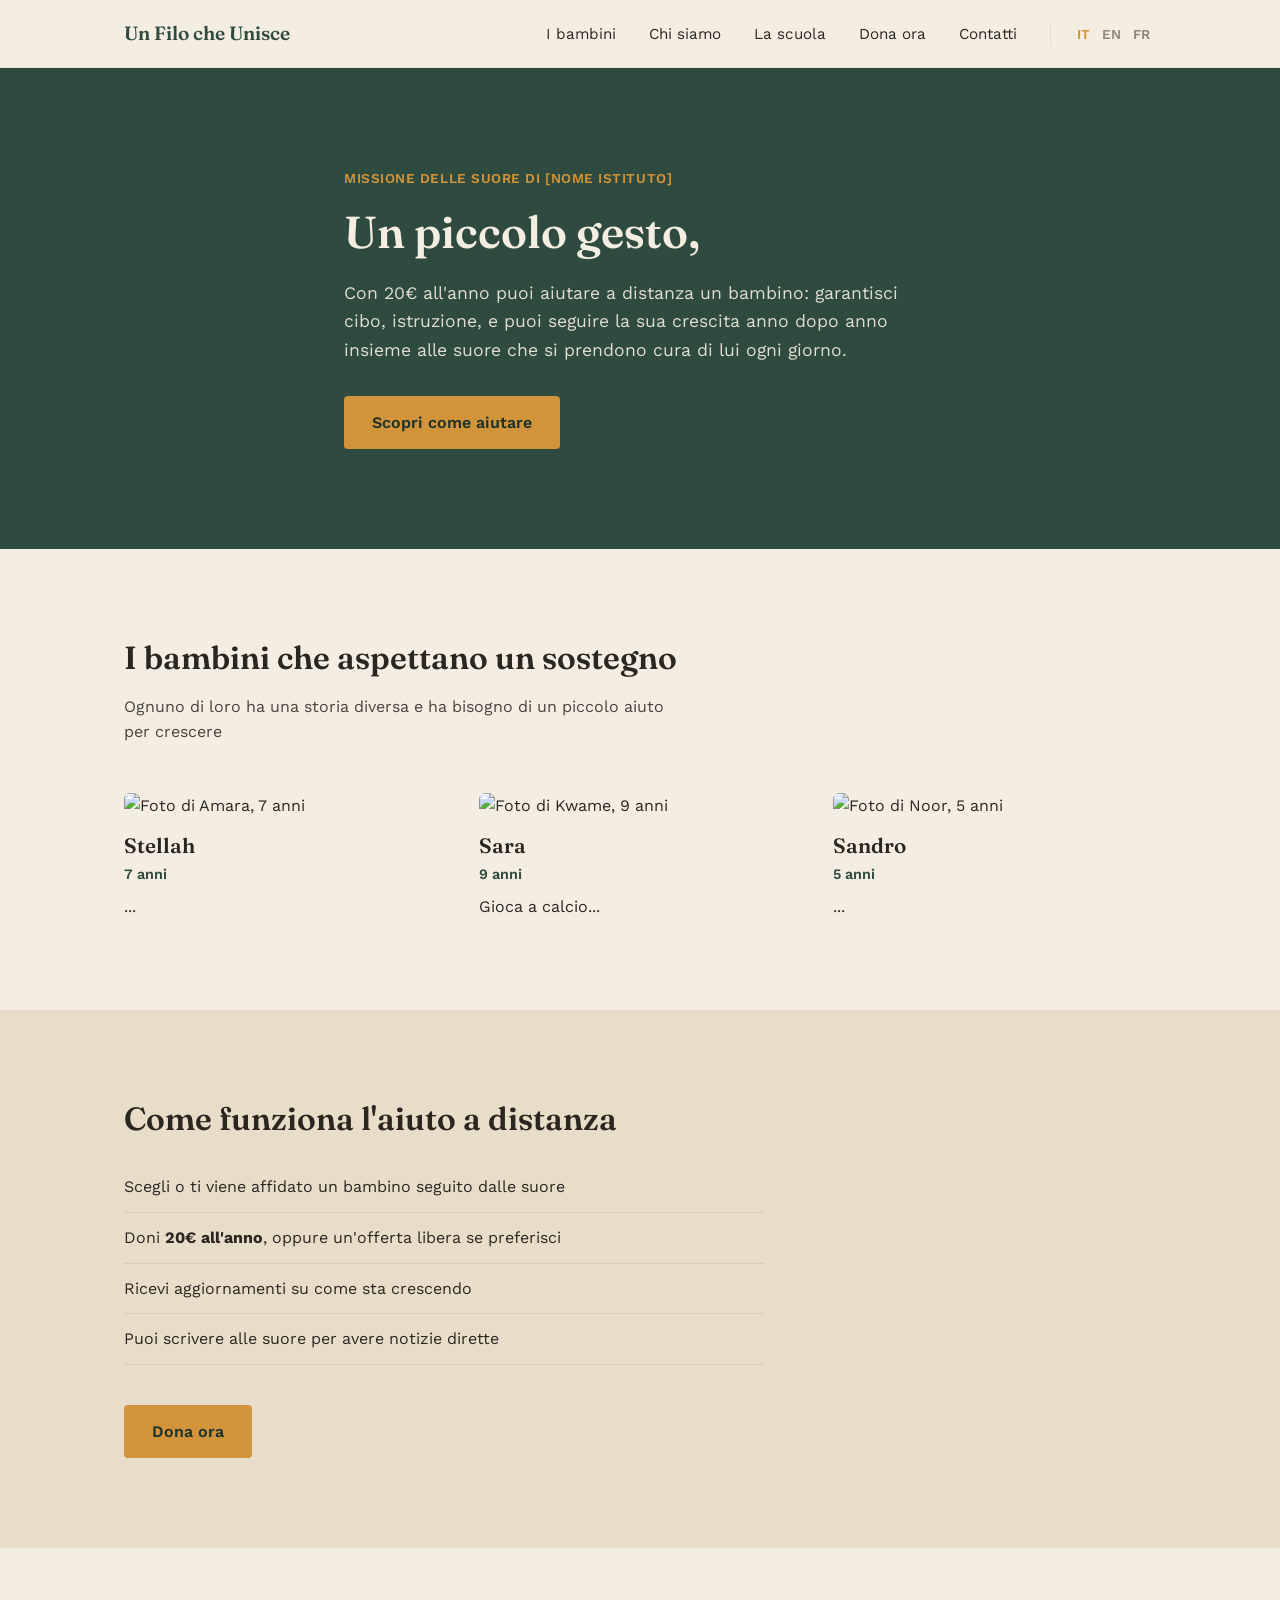
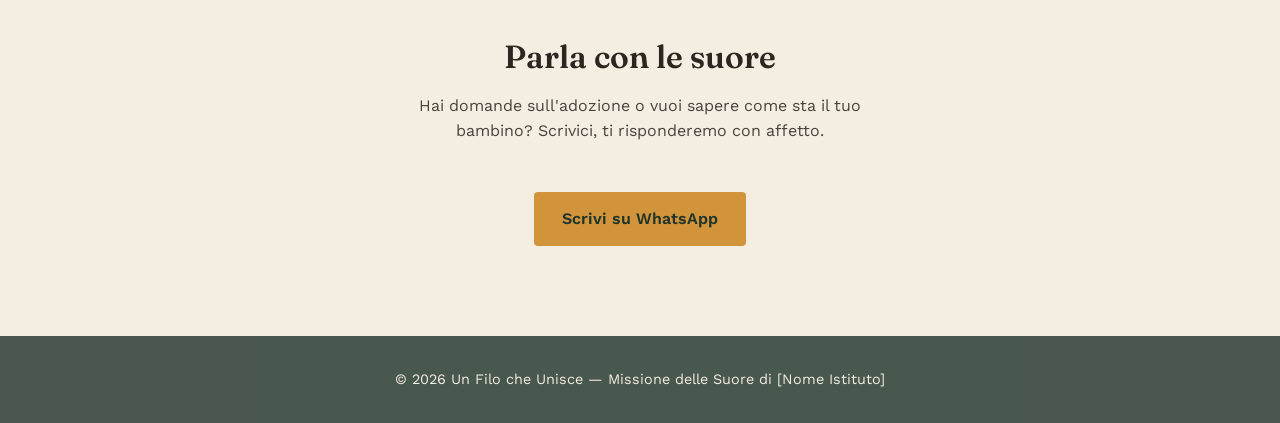
==== index.html @ 762dea33 "firsttry" ====
<!DOCTYPE html>
<html lang="it">
<head>
  <meta charset="UTF-8" />
  <meta name="viewport" content="width=device-width, initial-scale=1.0" />
  <title>Un Filo che Unisce — Adozione a Distanza</title>

  <link rel="stylesheet" href="style.css" />

  <link rel="preconnect" href="https://fonts.googleapis.com" />
  <link href="https://fonts.googleapis.com/css2?family=Fraunces:opsz,wght@9..144,400;9..144,600&family=Work+Sans:wght@400;500;600&display=swap" rel="stylesheet" />
</head>
<body>

  <header class="site-header">
    <div class="container header-inner">
      <a href="index.html" class="logo">Un Filo che Unisce</a>
      <nav>
        <a href="index.html#bambini" data-i18n="nav.bambini">I bambini</a>
        <a href="chi-siamo.html" data-i18n="nav.chiSiamo">Chi siamo</a>
        <a href="la-scuola.html" data-i18n="nav.scuola">La scuola</a>
        <a href="dona.html" data-i18n="nav.dona">Dona ora</a>
        <a href="index.html#contatti" data-i18n="nav.contatti">Contatti</a>
        <!-- Selettore lingua: ogni bottone ha data-lang, letto da i18n.js -->
        <span class="lang-switch">
          <button class="lang-btn" data-lang="it">IT</button>
          <button class="lang-btn" data-lang="en">EN</button>
          <button class="lang-btn" data-lang="fr">FR</button>
        </span>
      </nav>
    </div>
  </header>

  <section class="hero">
    <div class="container hero-inner">
      <p class="eyebrow" data-i18n="index.eyebrow">Missione delle Suore di [Nome Istituto]</p>
      <h1 data-i18n="index.heroTitle">Un piccolo gesto,<br />una vita che cambia.</h1>
      <p class="hero-sub" data-i18n="index.heroSub">
        Con 20€ all'anno puoi aiutare a distanza un bambino: garantisci cibo,
        istruzione, e puoi seguire la sua crescita anno dopo anno
        insieme alle suore che si prendono cura di lui ogni giorno.
      </p>
      <a href="#adotta" class="btn-primary" data-i18n="index.heroBtn">Scopri come aiutare</a>
    </div>
  </section>

  <section id="bambini" class="section">
    <div class="container">
      <h2 data-i18n="index.bambiniTitle">I bambini che aspettano un sostegno</h2>
      <p class="section-intro" data-i18n="index.bambiniIntro">
        ognuno di loro ha una storia diversa e ha bisogno di un piccolo aiuto per crescere
      </p>

      <div class="children-grid">
        <article class="child-card">
          <img src="immagini/stellah.jpg" alt="Foto di Amara, 7 anni" />
          <h3>Stellah</h3>
          <p class="child-age">7 anni</p>
          <p>...</p>
        </article>

        <article class="child-card">
          <img src="https://placehold.co/300x300/2f4a3e/f4ede1?text=Foto" alt="Foto di Kwame, 9 anni" />
          <h3>Sara</h3>
          <p class="child-age">9 anni</p>
          <p>Gioca a calcio...</p>
        </article>

        <article class="child-card">
          <img src="https://placehold.co/300x300/2f4a3e/f4ede1?text=Foto" alt="Foto di Noor, 5 anni" />
          <h3>Sandro</h3>
          <p class="child-age">5 anni</p>
          <p>...</p>
        </article>
      </div>
    </div>
  </section>

  <section id="adotta" class="section section-alt">
    <div class="container">
      <h2 data-i18n="index.adottaTitle">Come funziona l'aiuto a distanza</h2>
      <ul class="adopt-list">
        <li data-i18n="index.adottaLi1">Scegli o ti viene affidato un bambino seguito dalle suore</li>
        <li data-i18n="index.adottaLi2">Doni <strong>20€ all'anno</strong>, oppure un'offerta libera se preferisci</li>
        <li data-i18n="index.adottaLi3">Ricevi aggiornamenti su come sta crescendo</li>
        <li data-i18n="index.adottaLi4">Puoi scrivere alle suore per avere notizie dirette</li>
      </ul>
      <a href="dona.html" class="btn-primary" data-i18n="index.donaBtn">Dona ora</a>
    </div>
  </section>

  <section id="contatti" class="section">
    <div class="container contact-inner">
      <h2 data-i18n="index.contattiTitle">Parla con le suore</h2>
      <p class="section-intro" data-i18n="index.contattiIntro">
        Hai domande sull'adozione o vuoi sapere come sta il tuo bambino?
        Scrivici, ti risponderemo con affetto.
      </p>
      <a href="#" class="btn-primary" data-i18n="index.whatsappBtn">Scrivi su WhatsApp</a>
    </div>
  </section>

  <footer class="site-footer">
    <div class="container">
      <p data-i18n="footer.text">&copy; 2026 Un Filo che Unisce — Missione delle Suore di [Nome Istituto]</p>
    </div>
  </footer>

  <!-- Il dizionario va incluso PRIMA dello script che lo usa -->
  <script src="translations.js"></script>
  <script src="i18n.js"></script>

</body>
</html>
---- style.css ----
/* ============================================================
   VARIABILI DI COLORE
   Definirle qui in cima permette di riusarle ovunque nel file
   e cambiare tutta la palette modificando solo queste righe.
   ============================================================ */
:root {
  --verde-bosco: #2f4a3e;
  --verde-scuro: #1f332a;
  --ocra: #d1943a;
  --carta: #f4ede1;
  --carta-scura: #e8ddc9;
  --testo: #2b2620;
}

/* ============================================================
   RESET DI BASE
   ============================================================ */
* {
  margin: 0;
  padding: 0;
  box-sizing: border-box;
}

body {
  font-family: 'Work Sans', sans-serif;
  color: var(--testo);
  background: var(--carta);
  line-height: 1.6;
}

h1, h2, h3 {
  font-family: 'Fraunces', serif;
  font-weight: 600;
  line-height: 1.2;
}

.container {
  max-width: 1080px;
  margin: 0 auto;
  padding: 0 24px;
}

/* ============================================================
   HEADER / NAVIGAZIONE (uguale su tutte le pagine)
   ============================================================ */
.site-header {
  background: var(--carta);
  border-bottom: 1px solid var(--carta-scura);
  position: sticky;
  top: 0;
  z-index: 10;
}

.header-inner {
  display: flex;
  justify-content: space-between;
  align-items: center;
  padding-top: 18px;
  padding-bottom: 18px;
}

.logo {
  font-family: 'Fraunces', serif;
  font-weight: 600;
  font-size: 1.2rem;
  color: var(--verde-bosco);
  text-decoration: none;
}

nav a {
  color: var(--testo);
  text-decoration: none;
  margin-left: 28px;
  font-size: 0.95rem;
}

nav a:hover {
  color: var(--ocra);
}

/* Selettore lingua: gruppo di 3 bottoni testuali nel menu.
   Il bottone della lingua attiva prende la classe "active" via JS. */
.lang-switch {
  display: inline-flex;
  margin-left: 28px;
  border-left: 1px solid var(--carta-scura);
  padding-left: 20px;
}

.lang-btn {
  background: none;
  border: none;
  font-family: 'Work Sans', sans-serif;
  font-size: 0.85rem;
  font-weight: 600;
  color: var(--testo);
  opacity: 0.5;
  cursor: pointer;
  padding: 4px 6px;
  transition: opacity 0.15s ease, color 0.15s ease;
}

.lang-btn:hover {
  opacity: 1;
}

.lang-btn.active {
  opacity: 1;
  color: var(--ocra);
}

/* ============================================================
   BOTTONI
   ============================================================ */
.btn-primary {
  display: inline-block;
  background: var(--ocra);
  color: var(--verde-scuro);
  font-weight: 600;
  padding: 14px 28px;
  border-radius: 4px;
  text-decoration: none;
  transition: transform 0.15s ease, background 0.15s ease;
}

.btn-primary:hover {
  background: #e0a750;
  transform: translateY(-2px);
}

.btn-secondary {
  display: inline-block;
  background: transparent;
  color: var(--verde-bosco);
  font-weight: 600;
  padding: 14px 28px;
  border-radius: 4px;
  border: 2px solid var(--verde-bosco);
  text-decoration: none;
  transition: background 0.15s ease, color 0.15s ease;
}

.btn-secondary:hover {
  background: var(--verde-bosco);
  color: var(--carta);
}

.btn-block {
  display: block;
  text-align: center;
  width: 100%;
}

.button-row {
  display: flex;
  gap: 16px;
  flex-wrap: wrap;
}

/* ============================================================
   HERO (prima sezione di ogni pagina)
   ============================================================ */
.hero {
  background: var(--verde-bosco);
  color: var(--carta);
  padding: 100px 0;
}

.hero-inner {
  max-width: 640px;
}

.eyebrow {
  color: var(--ocra);
  font-weight: 600;
  letter-spacing: 0.04em;
  text-transform: uppercase;
  font-size: 0.85rem;
  margin-bottom: 16px;
}

.hero h1 {
  font-size: 2.8rem;
  margin-bottom: 20px;
}

.hero-sub {
  font-size: 1.1rem;
  margin-bottom: 32px;
  opacity: 0.9;
}

/* ============================================================
   SEZIONI GENERICHE
   ============================================================ */
.section {
  padding: 90px 0;
}

.section-alt {
  background: var(--carta-scura);
}

.section h2 {
  font-size: 2rem;
  margin-bottom: 16px;
}

.section-intro {
  max-width: 560px;
  margin-bottom: 48px;
  opacity: 0.85;
}

.story-content {
  max-width: 640px;
}

.story-content p {
  margin-bottom: 20px;
}

.story-content h2 {
  margin-bottom: 20px;
}

/* ============================================================
   SCHEDE BAMBINI (homepage)
   ============================================================ */
.children-grid {
  display: grid;
  grid-template-columns: repeat(auto-fit, minmax(240px, 1fr));
  gap: 32px;
}

.child-card img {
  width: 100%;
  aspect-ratio: 1 / 1;
  object-fit: cover;
  border-radius: 6px;
  margin-bottom: 16px;
}

.child-card h3 {
  font-size: 1.3rem;
  margin-bottom: 4px;
}

.child-age {
  color: var(--verde-bosco);
  font-weight: 600;
  font-size: 0.9rem;
  margin-bottom: 8px;
}

/* ============================================================
   SEZIONE ADOTTA (homepage, solo panoramica)
   ============================================================ */
.adopt-list {
  list-style: none;
  margin-top: 24px;
  max-width: 640px;
  margin-bottom: 40px;
}

.adopt-list li {
  padding: 12px 0;
  border-bottom: 1px solid rgba(0,0,0,0.08);
}

/* ============================================================
   SCHEDE DI DONAZIONE (pagina dona.html)
   ============================================================ */
.donation-grid {
  display: grid;
  grid-template-columns: repeat(auto-fit, minmax(260px, 1fr));
  gap: 24px;
  align-items: stretch;
}

.donation-card {
  background: var(--carta);
  border: 1px solid var(--carta-scura);
  border-radius: 8px;
  padding: 32px;
  text-align: center;
  display: flex;
  flex-direction: column;
}

.donation-card-highlight {
  border: 2px solid var(--ocra);
  position: relative;
}

.donation-badge {
  position: absolute;
  top: -14px;
  left: 50%;
  transform: translateX(-50%);
  background: var(--ocra);
  color: var(--verde-scuro);
  font-size: 0.8rem;
  font-weight: 600;
  padding: 4px 14px;
  border-radius: 20px;
}

.donation-title {
  font-weight: 600;
  color: var(--verde-bosco);
  margin-bottom: 8px;
}

.donation-amount {
  font-family: 'Fraunces', serif;
  font-size: 2rem;
  font-weight: 600;
  color: var(--verde-bosco);
  margin-bottom: 12px;
}

.donation-amount span {
  font-size: 0.9rem;
  font-weight: 400;
  color: var(--testo);
  display: block;
}

.donation-card p:not(.donation-title):not(.donation-amount) {
  margin-bottom: 20px;
  flex-grow: 1;
}

.iban-box {
  background: var(--carta-scura);
  border-radius: 6px;
  padding: 16px;
  text-align: left;
  font-size: 0.9rem;
}

.iban-box p {
  margin-bottom: 6px;
}

.iban-box p:last-child {
  margin-bottom: 0;
}

/* ============================================================
   CONTATTI (homepage)
   ============================================================ */
.contact-inner {
  text-align: center;
  max-width: 560px;
  margin: 0 auto;
}

.contact-inner .section-intro {
  margin-left: auto;
  margin-right: auto;
}

/* ============================================================
   FOOTER
   ============================================================ */
.site-footer {
  background: var(--verde-scuro);
  color: var(--carta);
  padding: 32px 0;
  text-align: center;
  font-size: 0.9rem;
  opacity: 0.8;
}

/* ============================================================
   IMMAGINE PARALLAX (pagina La scuola)
   "background-attachment: fixed" fa restare lo sfondo fermo
   rispetto alla finestra, mentre il testo sopra scorre normalmente:
   sembra che lo sfondo si muova più lento del resto della pagina.
   ============================================================ */
.parallax-hero {
  height: 60vh;
  min-height: 380px;
  background-size: cover;
  background-position: center;
  background-attachment: fixed;
  display: flex;
  align-items: center;
  color: var(--carta);
  text-shadow: 0 2px 12px rgba(0,0,0,0.5);
}

.parallax-hero h1 {
  font-size: 2.4rem;
  margin-bottom: 8px;
}

/* ============================================================
   GALLERIA FOTOGRAFICA A SCORRIMENTO (pagina La scuola)
   overflow-x: auto crea lo scorrimento orizzontale.
   scroll-snap "aggancia" ogni foto durante lo scroll.
   ============================================================ */
.gallery-scroll {
  display: flex;
  gap: 20px;
  overflow-x: auto;
  scroll-snap-type: x mandatory;
  padding-bottom: 12px;
}

.gallery-thumb {
  flex: 0 0 auto;
  width: 280px;
  aspect-ratio: 4 / 3;
  object-fit: cover;
  border-radius: 6px;
  cursor: pointer;
  scroll-snap-align: start;
  transition: transform 0.15s ease, opacity 0.15s ease;
}

.gallery-thumb:hover {
  transform: scale(1.03);
  opacity: 0.9;
}

/* ============================================================
   POPUP / LIGHTBOX (pagina La scuola)
   display: none lo nasconde di default; il JavaScript aggiunge
   la classe "attivo" per mostrarlo.
   ============================================================ */
.lightbox {
  display: none;
  position: fixed;
  top: 0;
  left: 0;
  width: 100%;
  height: 100%;
  background: rgba(20, 20, 20, 0.92);
  align-items: center;
  justify-content: center;
  z-index: 100;
  padding: 24px;
}

.lightbox.attivo {
  display: flex;
}

.lightbox img {
  max-width: 90vw;
  max-height: 85vh;
  border-radius: 6px;
  object-fit: contain;
}

.lightbox-close {
  position: absolute;
  top: 24px;
  right: 36px;
  color: var(--carta);
  font-size: 2.5rem;
  cursor: pointer;
  line-height: 1;
}

/* ============================================================
   FASCIA STATISTICHE (pagina La scuola)
   ============================================================ */
.stats-bar {
  background: var(--verde-scuro);
  padding: 48px 0;
}

.stats-inner {
  display: flex;
  justify-content: center;
  text-align: center;
}

.stat {
  padding: 0 40px;
  border-right: 1px solid rgba(244, 237, 225, 0.25);
}

.stat:last-child {
  border-right: none;
}

.stat-number {
  font-family: 'Fraunces', serif;
  font-size: 2.4rem;
  font-weight: 600;
  color: var(--ocra);
}

.stat-label {
  color: var(--carta);
  opacity: 0.85;
  font-size: 0.9rem;
  margin-top: 4px;
}

/* ============================================================
   SEPARATORE DECORATIVO (pagina La scuola)
   ============================================================ */
.section-divider {
  display: flex;
  align-items: center;
  justify-content: center;
  padding: 32px 0;
  color: var(--ocra);
}

.section-divider::before,
.section-divider::after {
  content: "";
  height: 1px;
  width: 80px;
  background: var(--carta-scura);
}

.section-divider span {
  margin: 0 16px;
  font-size: 1.1rem;
}

/* ============================================================
   CITAZIONE (pagina La scuola)
   ============================================================ */
.quote-section {
  text-align: center;
  max-width: 680px;
  margin: 0 auto;
}

.quote-section blockquote {
  font-family: 'Fraunces', serif;
  font-size: 1.5rem;
  font-style: italic;
  color: var(--verde-bosco);
  line-height: 1.4;
  margin-bottom: 16px;
}

.quote-author {
  color: var(--testo);
  opacity: 0.7;
  font-size: 0.95rem;
}

/* ============================================================
   FOTO SOVRAPPOSTA (pagina Chi siamo)
   Il margine negativo "tira su" la foto, facendola scavalcare
   il confine con la sezione verde sopra di lei.
   ============================================================ */
.overlap-photo {
  width: 100%;
  max-width: 720px;
  max-height: 420px;
  object-fit: cover;
  border-radius: 8px;
  display: block;
  margin: -70px auto 0 auto;
  box-shadow: 0 12px 32px rgba(0,0,0,0.25);
  position: relative;
  z-index: 2;
}

.section-story {
  padding-top: 50px;
}

/* ============================================================
   RESPONSIVE: SCHERMI PICCOLI
   ============================================================ */
@media (max-width: 720px) {
  .hero h1 {
    font-size: 2rem;
  }
  .parallax-hero {
    background-attachment: scroll; /* su mobile "fixed" spesso non funziona bene */
  }
  nav a {
    margin-left: 16px;
    font-size: 0.85rem;
  }
  .lang-switch {
    margin-left: 16px;
    padding-left: 12px;
  }
  .stats-inner {
    flex-direction: column;
    gap: 24px;
  }
  .stat {
    border-right: none;
    padding: 0;
  }
  .overlap-photo {
    margin-top: -40px;
    max-height: 260px;
  }
}
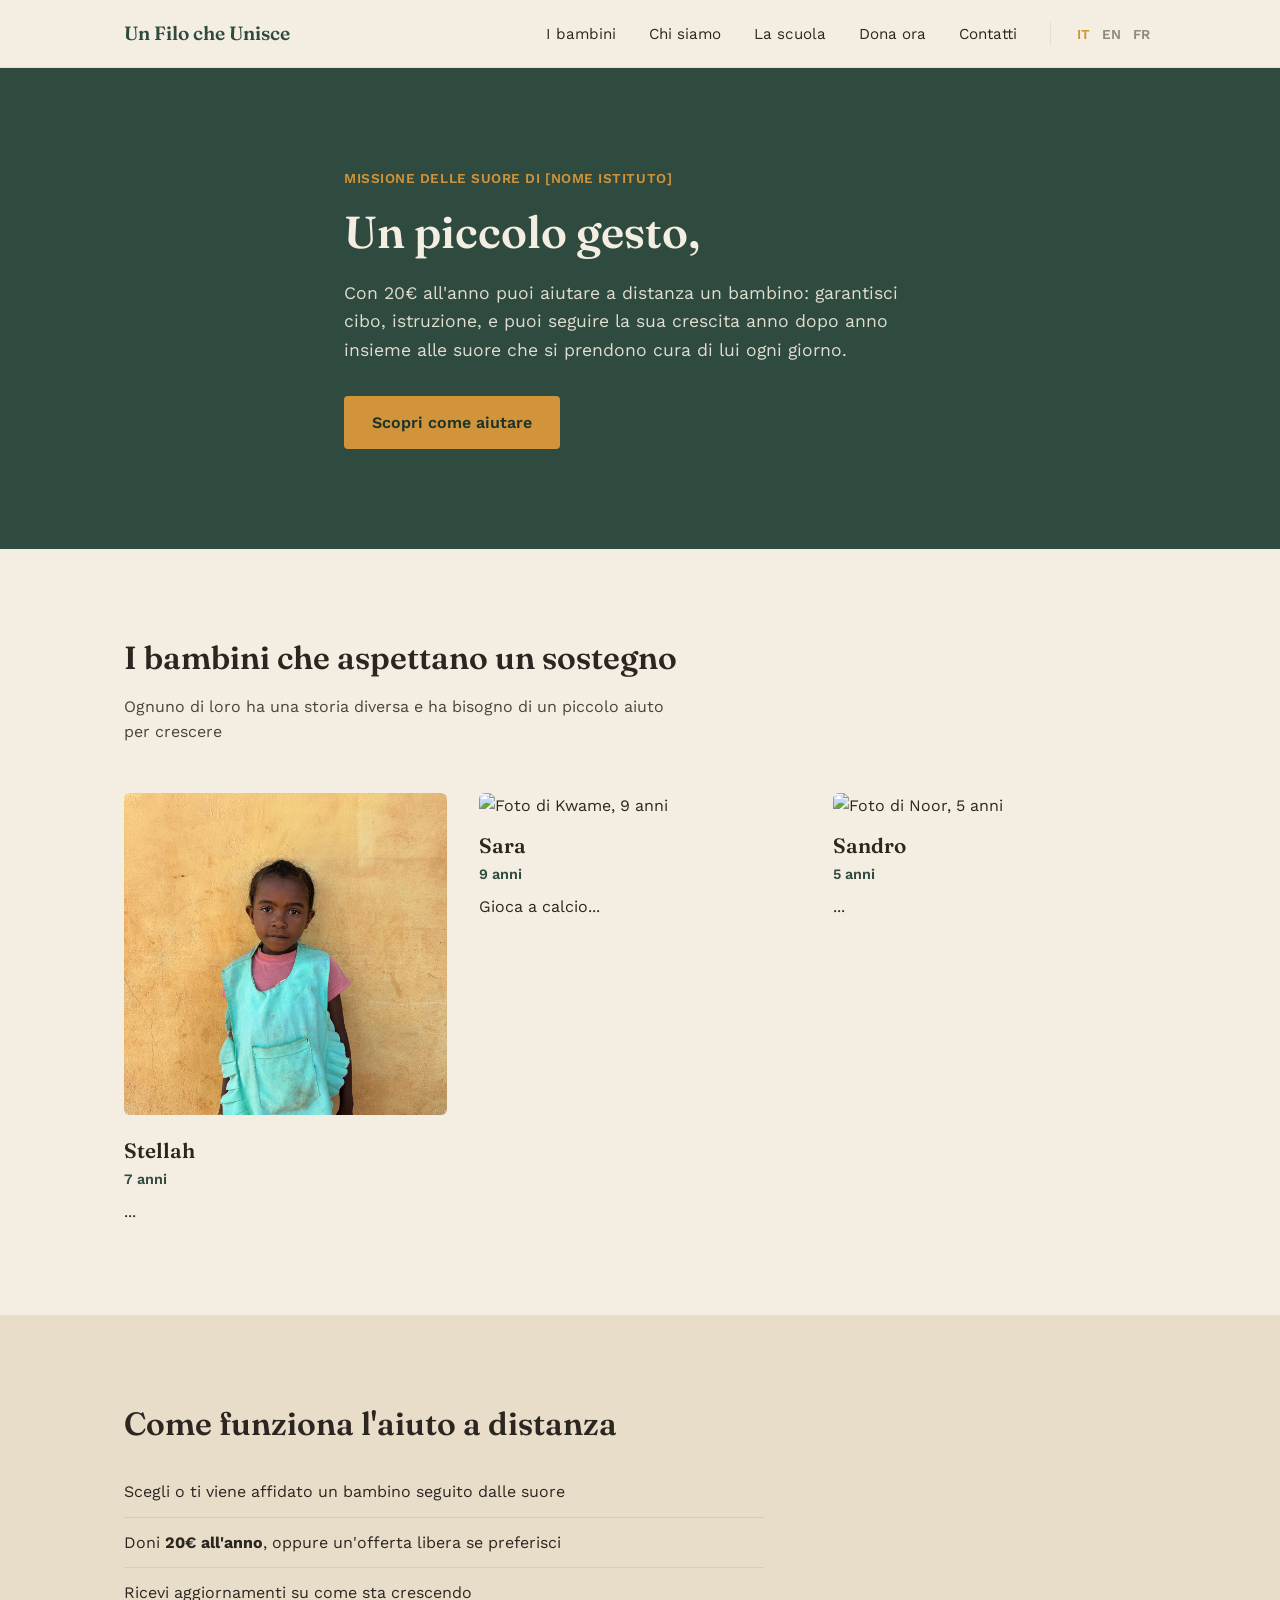
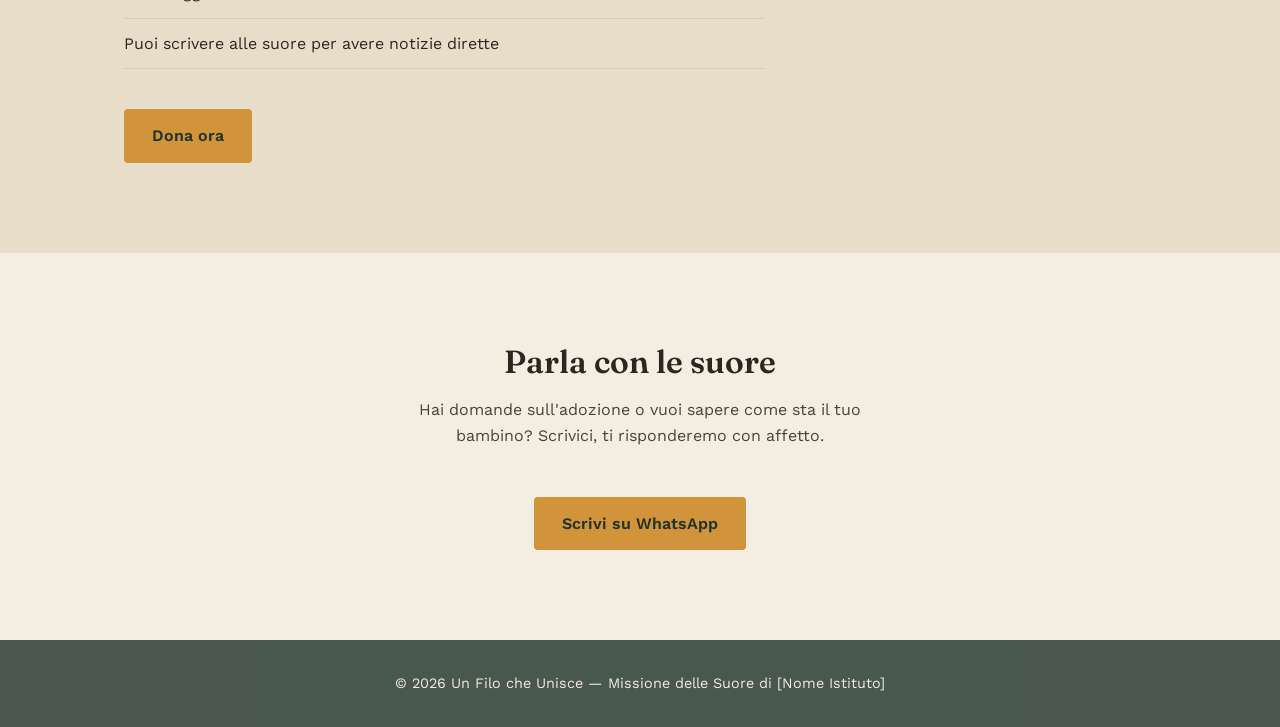
==== commit a4eba829: "4.2" ====
--- a/index.html
+++ b/index.html
@@ -53,7 +53,7 @@
 
       <div class="children-grid">
         <article class="child-card">
-          <img src="immagini/stellah.jpg" alt="Foto di Amara, 7 anni" />
+          <img src="immagini/stellah.jpg" alt="Foto di Stellah, 7 anni" />
           <h3>Stellah</h3>
           <p class="child-age">7 anni</p>
           <p>...</p>
@@ -96,7 +96,7 @@
         Hai domande sull'adozione o vuoi sapere come sta il tuo bambino?
         Scrivici, ti risponderemo con affetto.
       </p>
-      <a href="#" class="btn-primary" data-i18n="index.whatsappBtn">Scrivi su WhatsApp</a>
+      <a href="#" class="btn-primary" data-i18n="index.whatsappBtn" id="whatsappBtn">Scrivi su WhatsApp</a>
     </div>
   </section>
 
@@ -110,5 +110,19 @@
   <script src="translations.js"></script>
   <script src="i18n.js"></script>
 
+  <script>
+    // Imposta qui il numero nel formato internazionale senza + (es: 39 per Italia)
+    (function(){
+      var btn = document.getElementById('whatsappBtn');
+      if(!btn) return;
+      var phone = '261349586496'; //paese+numero
+      var message = "Buongiorno, vorrei informazioni sull'aiuto a distanza per i bambini. Grazie!";
+      var url = 'https://wa.me/' + phone + '?text=' + encodeURIComponent(message);
+      btn.setAttribute('href', url);
+      btn.setAttribute('target', '_blank');
+      btn.setAttribute('rel', 'noopener');
+    })();
+  </script>
+
 </body>
 </html>
